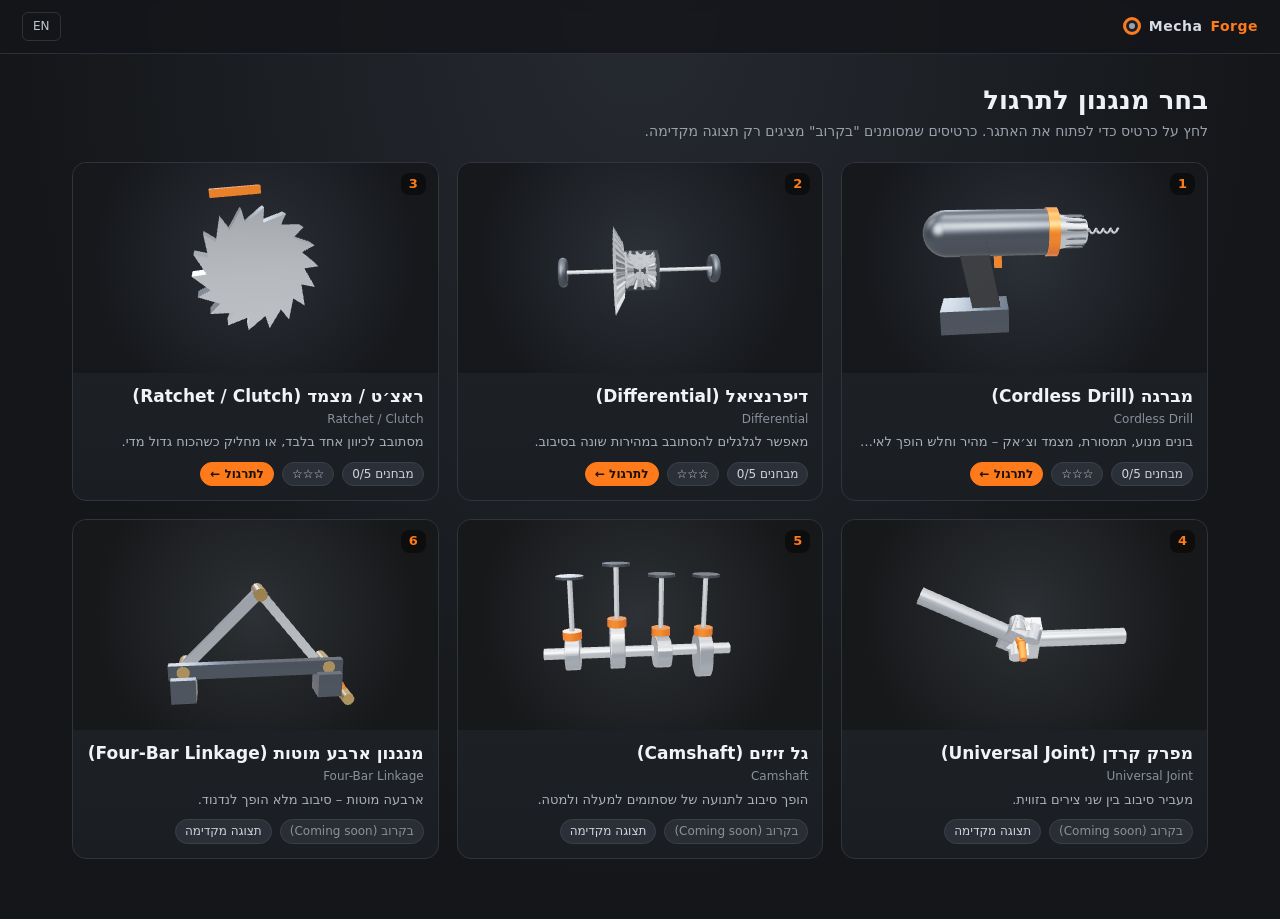
==== index.html @ cd3ea507 "Challenge 3: ratchet wrench + torque clutch; generic mech engine; challenge selector; glossary terms" ====
<!DOCTYPE html>
<html lang="he" dir="rtl">
<head>
<meta charset="utf-8">
<title>MechaForge – בית (Home)</title>
<meta name="viewport" content="width=device-width,initial-scale=1,viewport-fit=cover">
<meta name="theme-color" content="#1b1e23">
<link rel="stylesheet" href="style.css?v=17">
<link rel="stylesheet" href="home.css?v=17">
<script async src="./vendor/es-module-shims.js"></script>
<script type="importmap">{"imports":{"three":"./vendor/three/three.module.js","three/addons/":"./vendor/three/jsm/"}}</script>
</head>
<body class="homeb">
<canvas id="hc"></canvas>
<header id="htop"><div class="brand"><span class="logo"></span>Mecha<b>Forge</b></div><button id="hLang" class="tb">EN</button></header>
<main id="home"><h1 id="hT"></h1><p id="hS"></p><div id="grid"></div></main>
<script type="module" src="glossary.js?v=17"></script>
<script type="module" src="home.js?v=17"></script>
</body>
</html>
---- style.css ----
*{box-sizing:border-box;margin:0;padding:0;-webkit-tap-highlight-color:transparent}
html,body{width:100%;height:100%;overflow:hidden;background:#1b1e23;color:#d9dde3;font:14px/1.4 system-ui,-apple-system,"Segoe UI",Arial,sans-serif;user-select:none;-webkit-user-select:none;touch-action:none}
body{background:radial-gradient(ellipse at 50% 35%,#2b2f36 0%,#1b1e23 55%,#111316 100%)}
#c{position:fixed;inset:0;width:100%;height:100%;display:block}
button{font:inherit;color:inherit;cursor:pointer;border:0;background:none}
.glass{background:rgba(28,31,36,.72);backdrop-filter:blur(10px);-webkit-backdrop-filter:blur(10px);border:1px solid rgba(255,255,255,.08)}
#top{position:fixed;top:0;left:0;right:0;height:46px;display:flex;align-items:center;gap:14px;padding:0 12px;background:rgba(20,22,26,.78);backdrop-filter:blur(10px);-webkit-backdrop-filter:blur(10px);border-bottom:1px solid rgba(255,255,255,.07);z-index:5}
.brand{font-weight:600;letter-spacing:.5px;display:flex;align-items:center;gap:8px;direction:ltr}
.brand b,.logoBig b{color:#ff7a1a;font-weight:700}
.logo{width:18px;height:18px;border-radius:50%;border:3px solid #ff7a1a;box-shadow:inset 0 0 0 3px #1b1e23,inset 0 0 0 6px #9aa1aa}
#lvl{flex:1;color:#9aa1aa;font-size:13px;white-space:nowrap;overflow:hidden;text-overflow:ellipsis}
.tbtns{display:flex;gap:6px}
.tb{padding:5px 10px;border-radius:6px;border:1px solid rgba(255,255,255,.12);font-size:12px;color:#c3c8cf}
.tb.on{border-color:#ff7a1a;color:#ff7a1a}
#palette{position:fixed;top:58px;inset-inline-start:12px;width:216px;max-height:calc(100% - 150px);overflow:auto;padding:10px;border-radius:10px;z-index:4;background:rgba(28,31,36,.72);backdrop-filter:blur(10px);-webkit-backdrop-filter:blur(10px);border:1px solid rgba(255,255,255,.08)}
#palette h4{font-size:11px;letter-spacing:1px;text-transform:uppercase;color:#8a919b;margin-bottom:8px}
.pitem{display:flex;align-items:center;gap:9px;padding:7px;border-radius:8px;border:1px solid rgba(255,255,255,.06);margin-bottom:6px;background:rgba(255,255,255,.025);cursor:grab;touch-action:none}
.pitem:hover{border-color:rgba(255,122,26,.55)}
.pitem img{width:44px;height:44px;border-radius:6px;background:#15171a;flex:none}
.pitem .n{font-size:12.5px;font-weight:600;color:#e3e6ea}
.pitem .s{font-size:11px;color:#8a919b}
#hint{position:fixed;top:58px;left:50%;transform:translateX(-50%);padding:6px 14px;border-radius:20px;font-size:12.5px;color:#aeb4bc;background:rgba(28,31,36,.6);border:1px solid rgba(255,255,255,.06);z-index:3;pointer-events:none;white-space:nowrap}
#insp{position:fixed;top:58px;inset-inline-end:12px;width:230px;padding:12px;border-radius:10px;z-index:4;display:none;background:rgba(28,31,36,.78);backdrop-filter:blur(10px);-webkit-backdrop-filter:blur(10px);border:1px solid rgba(255,122,26,.35)}
#insp h5{font-size:14px;color:#fff;margin-bottom:6px}
#insp table{width:100%;font-size:12px;border-collapse:collapse}#insp td{padding:2px 0;color:#9aa1aa}#insp td:last-child{text-align:end;color:#e3e6ea;font-variant-numeric:tabular-nums}
#insp input[type=range]{width:100%;accent-color:#ff7a1a;margin-top:6px}
#insp .row{display:flex;gap:6px;margin-top:10px}
#dock{position:fixed;bottom:12px;left:50%;transform:translateX(-50%);display:flex;align-items:center;gap:14px;padding:8px 10px 8px 14px;border-radius:12px;z-index:4;background:rgba(24,26,30,.8);backdrop-filter:blur(10px);-webkit-backdrop-filter:blur(10px);border:1px solid rgba(255,255,255,.08)}
#stats{display:flex;gap:14px;font-size:12px;color:#8a919b;white-space:nowrap}#stats b{color:#e3e6ea;font-weight:600;font-variant-numeric:tabular-nums}
.dbtns{display:flex;gap:8px}
.primary{background:#ff7a1a;color:#141517;font-weight:700;padding:9px 18px;border-radius:8px}
.primary:disabled{background:#3a3e45;color:#777d86;cursor:default}
.ghost{border:1px solid rgba(255,255,255,.16);padding:8px 14px;border-radius:8px;color:#c9ced5}
.big{font-size:17px;padding:13px 40px}
#graphs{position:fixed;bottom:74px;inset-inline-end:12px;width:340px;height:236px;border-radius:10px;z-index:4;display:none;padding:6px;background:rgba(20,22,26,.82);backdrop-filter:blur(10px);-webkit-backdrop-filter:blur(10px);border:1px solid rgba(255,255,255,.08)}
#g{width:100%;height:100%}
#dragGhost{position:fixed;z-index:20;pointer-events:none;display:none;padding:6px 10px;border-radius:8px;background:rgba(30,33,38,.9);border:1px solid #ff7a1a;font-size:12px;transform:translate(-50%,-130%)}
#dragGhost.bad{border-color:#e5484d;color:#ffb3b5}#dragGhost.good{border-color:#3fb97a;color:#b7f0cf}
#toast{position:fixed;bottom:84px;left:50%;transform:translateX(-50%);padding:8px 16px;border-radius:8px;background:rgba(30,33,38,.92);border:1px solid rgba(255,255,255,.1);font-size:13px;z-index:30;opacity:0;transition:opacity .25s;pointer-events:none;max-width:90vw;text-align:center}
#toast.show{opacity:1}#toast.bad{border-color:#e5484d}
#labels{position:fixed;inset:0;pointer-events:none;z-index:2}
.lab{position:absolute;transform:translate(-50%,-100%);font-size:11.5px;color:#d9dde3;padding:3px 8px;border-radius:5px;background:rgba(20,22,26,.72);border:1px solid rgba(255,255,255,.1);white-space:nowrap;transition:opacity .4s}
.lab.acc{border-color:#ff7a1a;color:#fff}
.ov{position:fixed;inset:0;display:none;align-items:center;justify-content:center;z-index:40;background:rgba(10,11,13,.55);backdrop-filter:blur(3px);-webkit-backdrop-filter:blur(3px)}
.ov.show{display:flex}
.card{width:min(560px,92vw);max-height:88vh;overflow:auto;padding:24px;border-radius:14px;background:rgba(30,33,38,.9);border:1px solid rgba(255,255,255,.09);box-shadow:0 20px 60px rgba(0,0,0,.5)}
.hero{text-align:center;padding:40px 28px}
.logoBig{font-size:40px;font-weight:600;direction:ltr;display:flex;align-items:center;justify-content:center;gap:12px;letter-spacing:1px}.logoBig .logo{width:34px;height:34px;border-width:5px;box-shadow:inset 0 0 0 5px #1b1e23,inset 0 0 0 11px #9aa1aa}
.hero p{color:#9aa1aa;margin:12px 0 28px}
.row{display:flex;gap:8px;justify-content:center;margin-top:16px}
.card h2{font-size:20px;margin-bottom:4px}.card .sub{color:#8a919b;font-size:13px;margin-bottom:14px}
.spec{display:grid;grid-template-columns:1fr 1fr;gap:10px;margin:12px 0}
.spec div{padding:10px;border-radius:8px;background:rgba(255,255,255,.035);border:1px solid rgba(255,255,255,.06)}
.spec h6{font-size:11px;color:#ff7a1a;letter-spacing:.8px;text-transform:uppercase;margin-bottom:4px}
.spec p,.card li{font-size:13px;color:#c3c8cf}
.card ul{padding-inline-start:18px;margin:8px 0 14px}
.stars{font-size:38px;letter-spacing:6px;text-align:center;margin:8px 0}.stars i{font-style:normal;color:#3a3e45}.stars i.on{color:#ff7a1a}
.chk{list-style:none;padding:0!important}.chk li{padding:3px 0}.chk .ok{color:#3fb97a}.chk .no{color:#e5484d}
.ov2{position:fixed;left:0;right:0;bottom:0;z-index:35;display:none;flex-direction:column;align-items:center;gap:10px;padding:14px;pointer-events:none}
.ov2.show{display:flex}
#revCap{font-size:15px;padding:8px 16px;border-radius:8px;background:rgba(20,22,26,.75);border:1px solid rgba(255,255,255,.08);min-height:20px;text-align:center}
.rbtns{display:flex;gap:8px;pointer-events:auto}
@media (max-width:760px){
 #palette{top:auto;bottom:0;left:0;right:0;width:auto;max-height:none;border-radius:12px 12px 0 0;display:flex;align-items:center;gap:6px;overflow-x:auto;padding:8px;inset-inline-start:0}
 #palette h4{display:none}
 #palList{display:flex;gap:6px}
 .pitem{flex:none;flex-direction:column;gap:3px;width:84px;margin:0;padding:5px;text-align:center}
 .pitem img{width:40px;height:40px}.pitem .s{display:none}.pitem .n{font-size:10.5px;line-height:1.2}
 #dock{bottom:106px;gap:8px;padding:6px 8px;width:calc(100% - 16px);justify-content:space-between}
 #stats{gap:8px;font-size:11px}
 .primary{padding:8px 12px}.ghost{padding:7px 10px}
 #graphs{bottom:160px;left:8px;right:8px;width:auto;height:190px}
 #insp{top:auto;bottom:160px;inset-inline-end:8px;width:200px}
 #hint{top:52px;font-size:11px;white-space:normal;width:90%;text-align:center}
 #lvl{display:none}.brand{font-size:13px}
 .spec{grid-template-columns:1fr}
 .logoBig{font-size:30px}
}
/* tutorial */
#tut{position:fixed;bottom:86px;left:50%;transform:translateX(-50%);width:min(460px,92vw);padding:14px 16px;border-radius:12px;background:rgba(26,29,34,.9);backdrop-filter:blur(10px);border:1px solid rgba(255,122,26,.35);box-shadow:0 12px 40px rgba(0,0,0,.5);z-index:6;display:none}
#tut.show{display:block}
#tut h5{font-size:14.5px;color:#ff9a4a;margin:6px 0 4px}#tut p{font-size:13px;color:#c9ced5;margin-bottom:10px}#tut b{color:#fff}
#tut .row,#tiCard .row{display:flex;gap:8px;justify-content:flex-end;flex-wrap:wrap}
.tprog{display:flex;align-items:center;gap:5px}.tprog i{flex:1;height:4px;border-radius:2px;background:#3a3e45}.tprog i.done{background:#3fb97a}.tprog i.cur{background:#ff7a1a}.tprog span{font-size:11px;color:#8a919b;margin-inline-start:6px}
.tutHi{position:relative;border-color:#ff7a1a!important;animation:tglow 1.2s ease-in-out infinite}
@keyframes tglow{0%,100%{box-shadow:0 0 0 0 rgba(255,122,26,.0)}50%{box-shadow:0 0 0 4px rgba(255,122,26,.45),0 0 18px rgba(255,122,26,.5)}}
#tptr{position:fixed;width:22px;height:22px;margin:-11px 0 0 -11px;border-radius:50%;border:2px solid #ff7a1a;background:rgba(255,122,26,.25);box-shadow:0 0 14px rgba(255,122,26,.8);pointer-events:none;z-index:7;display:none}
.tdots{display:flex;gap:6px;margin-bottom:10px}.tdots i{width:26px;height:4px;border-radius:2px;background:#3a3e45}.tdots i.on{background:#ff7a1a}
.tib p{font-size:13.5px;color:#c3c8cf;margin-bottom:10px}
.tflow{display:flex;align-items:center;justify-content:center;gap:8px;margin:14px 0;direction:inherit}.tflow span{padding:6px 12px;border-radius:8px;background:#2a2e35;border:1px solid rgba(255,255,255,.1);font-size:12.5px}.tflow i{color:#ff7a1a;font-style:normal}
[dir=rtl] .tflow i{transform:scaleX(-1)}
.tctl{width:100%;border-collapse:collapse;margin-bottom:12px}.tctl td{padding:7px 6px;border-bottom:1px solid rgba(255,255,255,.06);font-size:13px}.tctl td:first-child{color:#e3e6ea;white-space:nowrap}.tctl td:last-child{color:#9aa1aa}
.tparts li{margin-bottom:7px}
@media (max-width:760px){#tut{bottom:auto;top:96px;padding:10px 12px}#tut p{font-size:12px}}
/* academy side panel */
#side{position:fixed;top:58px;bottom:12px;inset-inline-end:12px;width:380px;display:none;flex-direction:column;border-radius:12px;z-index:6;background:rgba(24,27,32,.9);backdrop-filter:blur(12px);-webkit-backdrop-filter:blur(12px);border:1px solid rgba(255,255,255,.09);box-shadow:0 14px 44px rgba(0,0,0,.45)}
#side.show{display:flex}#side.wide{width:480px}
#side.min{bottom:auto;width:220px}#side.min #sideB{display:none}
#side .sh{display:flex;align-items:center;gap:6px;padding:10px 14px;border-bottom:1px solid rgba(255,255,255,.07);font-size:13px;color:#ff9a4a;font-weight:600}
#side .sh .sp{flex:1}#side .sh button{width:28px;height:26px;border-radius:6px;border:1px solid rgba(255,255,255,.12);color:#c3c8cf}
#sideB{overflow:auto;padding:14px 16px 16px;font-size:15px;line-height:1.55;color:#d0d4da}
#sideB h3{font-size:19px;color:#fff;margin:8px 0 6px}#sideB h4{font-size:17px;color:#fff;margin-bottom:6px}#sideB h4 small{font-size:12.5px;color:#8a919b;font-weight:400;margin-inline-start:6px}
#sideB h6{font-size:12px;letter-spacing:.8px;color:#ff9a4a;margin:14px 0 4px;text-transform:uppercase}
#sideB p{margin-bottom:8px}#sideB .lead{font-size:15.5px;color:#e3e6ea}#sideB b{color:#fff}
#sideB .row{display:flex;gap:8px;justify-content:flex-end;flex-wrap:wrap;margin-top:14px}
#sideB .todo{padding:10px 12px;border-radius:8px;background:rgba(255,122,26,.1);border:1px solid rgba(255,122,26,.35);margin:10px 0}
#sideB .note{font-size:13.5px;color:#9aa1aa}
.okb,.nob{padding:8px 12px;border-radius:8px;font-weight:600;margin:8px 0}.okb{background:rgba(63,185,122,.14);color:#6fdca2;border:1px solid rgba(63,185,122,.35)}.nob{background:rgba(229,72,77,.12);color:#ff8a8d;border:1px solid rgba(229,72,77,.35)}.okb.big{font-size:17px}
.dg{margin:10px 0;padding:10px;border-radius:10px;background:#15171b;border:1px solid rgba(255,255,255,.06)}
.dg svg{width:100%;height:auto;display:block}.dg text{fill:#aeb4bc;font-size:10px;font-family:system-ui}.dg .dk{fill:#141517;font-weight:700}
.dg .ax{stroke:#5a6069;stroke-width:1.5}.dg .cv{stroke:#ff7a1a;stroke-width:2.5}.dg .pt{fill:#ff7a1a}
.dg .ring{fill:none;stroke:#6b7280;stroke-width:10}.dg .ring2{fill:none;stroke:#3b3f45;stroke-width:3;stroke-dasharray:3 3}.dg .sun{fill:#ff7a1a}.dg .pl{fill:#a9afb7;stroke:#2a2d32;stroke-width:2}.dg .car{stroke:#ff9a4a;stroke-width:4;opacity:.6}
.dg .pl2{fill:#7d838b}.dg .ball{fill:#c4c9cf;stroke:#555;stroke-width:1}.dg .spr{fill:none;stroke:#ff9a4a;stroke-width:2.5}
.fx{font-family:ui-monospace,Consolas,monospace;font-size:13.5px;color:#c9ced5;direction:ltr;text-align:center;margin-top:6px}
.mt{width:100%;border-collapse:collapse;font-size:13.5px}.mt th{font-size:11.5px;color:#8a919b;font-weight:500;text-align:start;padding:4px}.mt td{padding:5px 4px;border-top:1px solid rgba(255,255,255,.06);font-variant-numeric:tabular-nums}.mt td.op{color:#ff9a4a;font-size:12px;direction:ltr}
.mtot{display:flex;flex-wrap:wrap;gap:6px;margin-top:8px}.mtot span{padding:3px 9px;border-radius:12px;background:#2a2e35;font-size:13px}.mtot .ok{color:#6fdca2}.mtot .no{color:#ff8a8d}
.quiz .qq{font-size:16px;color:#fff;margin:8px 0 10px}.qo{display:block;width:100%;text-align:start;padding:10px 12px;margin-bottom:7px;border-radius:8px;border:1px solid rgba(255,255,255,.14);font-size:15px;background:rgba(255,255,255,.03)}
.qo:hover:not(:disabled){border-color:#ff7a1a}.qo.right{border-color:#3fb97a;background:rgba(63,185,122,.15)}.qo.wrong{border-color:#e5484d;background:rgba(229,72,77,.12);opacity:.7}
.qfb .ok{color:#6fdca2}.qfb .no{color:#ff8a8d}
.gl{list-style:none;padding:0}.gl li{display:flex;gap:8px;margin-bottom:6px;font-size:14px}.gl i{flex:none;width:20px;height:20px;border-radius:50%;background:#ff7a1a;color:#141517;font-style:normal;font-weight:700;font-size:12px;display:flex;align-items:center;justify-content:center}
.chk2{list-style:none;padding:0}.chk2 li{margin-bottom:4px;font-size:14px}.chk2 .ok{color:#6fdca2}.chk2 .no{color:#ff8a8d}
.spec2{display:grid;grid-template-columns:auto 1fr;gap:4px 10px;padding:10px;border-radius:8px;background:#1d2025;font-size:14px;margin:10px 0}.spec2 div{color:#8a919b}
.tstat{display:flex;flex-wrap:wrap;gap:8px;margin-top:10px}.tstat span{padding:5px 11px;border-radius:8px;background:#2a2e35;font-size:14px}.tstat.c{justify-content:center}
.tprog{display:flex;align-items:center;gap:5px}.tprog i{flex:1;height:4px;border-radius:2px;background:#3a3e45}.tprog i.done{background:#3fb97a}.tprog i.cur{background:#ff7a1a}.tprog span{font-size:12px;color:#8a919b;margin-inline-start:6px}
.lab.io{border-color:#ff7a1a;font-size:13px;color:#fff;opacity:0}
body.sideOn #insp{inset-inline-end:404px}body.sideOn #graphs{inset-inline-end:404px}body.testOn #hint{display:none}
.card.wide{width:min(820px,94vw)}.mgrid{display:grid;grid-template-columns:repeat(3,1fr);gap:12px;margin:14px 0}
.mcard{display:flex;flex-direction:column;gap:6px;text-align:start;padding:16px;border-radius:12px;border:1px solid rgba(255,255,255,.1);background:rgba(255,255,255,.03)}.mcard:hover{border-color:#ff7a1a}.mcard.rec{border-color:rgba(255,122,26,.6);box-shadow:0 0 0 1px rgba(255,122,26,.25)}
.mcard .mi{font-size:26px}.mcard b{font-size:18px;color:#fff}.mcard .mp{font-size:13.5px;color:#aeb4bc}.mcard .ms{font-size:12.5px;color:#6fdca2;min-height:16px}
#mCard .row,#scCard .row,#tiCard .row{display:flex;gap:8px;justify-content:flex-end;flex-wrap:wrap}
.scbig{text-align:center;margin:6px 0}.scbig b{font-size:54px;color:#ff7a1a}.scbig span{color:#8a919b}
.badge{margin:12px auto;padding:10px 14px;border-radius:10px;text-align:center;background:linear-gradient(90deg,rgba(255,122,26,.18),rgba(255,180,80,.12));border:1px solid rgba(255,122,26,.5);color:#ffcf9a;font-weight:600}
.fb{list-style:none;padding:0}.fb li{font-size:14px;margin-bottom:6px;color:#c9ced5}
@media (max-width:760px){#side{top:auto;bottom:160px;left:8px;right:8px;width:auto;max-height:42vh}.mgrid{grid-template-columns:1fr}}
.why2{background:rgba(255,122,26,.08);border:1px solid rgba(255,122,26,.35);border-radius:8px;padding:10px 12px;line-height:1.6;margin:4px 0}
.why2 b:first-child{color:#ff9a4a;font-size:15px}
#bFaq{background:#2d3a4a;color:#e6eef8;border-color:#5b7fa8;font-weight:700;font-size:13px;padding:6px 14px}
#faq{position:fixed;top:56px;bottom:12px;inset-inline-end:12px;width:440px;max-width:calc(100vw - 24px);z-index:61;display:none;flex-direction:column;background:linear-gradient(#24282e,#16191d);border:1px solid rgba(255,255,255,.14);border-radius:12px;box-shadow:0 12px 40px rgba(0,0,0,.6);color:#d6dae0;font-size:14px}
#faq.show{display:flex}
#faq .ch{display:flex;align-items:center;gap:8px;padding:10px 12px;border-bottom:1px solid rgba(255,255,255,.1)}
#faq .ch b{flex:1;color:#8fb8e8}
#faq button{background:#2e333a;color:#d6dae0;border:1px solid rgba(255,255,255,.15);border-radius:6px;padding:6px 10px;cursor:pointer;font:inherit;font-size:13px}
#faq input{margin:10px 12px 4px;background:#0f1114;color:#e6e9ee;border:1px solid rgba(255,255,255,.18);border-radius:6px;padding:8px;font:inherit}
#faqList{flex:1;overflow:auto;padding:6px 12px 12px}
#faq h5{margin:14px 0 6px;color:#ff9a4a;font-size:13px;letter-spacing:.3px}
#faq details{background:#1d2126;border:1px solid rgba(255,255,255,.08);border-radius:8px;margin:5px 0;padding:8px 10px}
#faq summary{cursor:pointer;font-weight:600;color:#e6e9ee}
#faq details p{margin:8px 0 2px;line-height:1.55;color:#c3c8cf}
#faq .cnt{color:#8f98a3;font-size:12px;padding:0 12px}
#bTheory{background:#2f3a2a;color:#e8f2e0;border-color:#7aa05b;font-weight:700;font-size:13px;padding:6px 14px}
#theory{position:fixed;top:56px;bottom:12px;inset-inline-end:12px;width:500px;max-width:calc(100vw - 24px);z-index:62;display:none;flex-direction:column;background:linear-gradient(#24282e,#16191d);border:1px solid rgba(255,255,255,.14);border-radius:12px;box-shadow:0 12px 40px rgba(0,0,0,.6);color:#d6dae0;font-size:14px}
#theory.show{display:flex}
#theory .ch{display:flex;align-items:center;padding:10px 12px;border-bottom:1px solid rgba(255,255,255,.1)}#theory .ch b{flex:1;color:#a8d08a}
#theory button{background:#2e333a;color:#d6dae0;border:1px solid rgba(255,255,255,.15);border-radius:6px;padding:6px 10px;cursor:pointer;font:inherit;font-size:13px}
#theory button.pr,#theory .tabs button.on{background:#e0650c;color:#fff;border-color:#ff9a4a}
#theory .tabs{display:flex;gap:6px;padding:8px 12px}
#tBody{flex:1;overflow:auto;padding:4px 12px 12px}
#theory details{background:#1d2126;border:1px solid rgba(255,255,255,.08);border-radius:8px;margin:5px 0;padding:8px 10px}
#theory summary{cursor:pointer;font-weight:600;color:#e6e9ee}#theory details p{line-height:1.6;color:#c3c8cf}
#theory .note{color:#8f98a3;font-size:12px}
#theory .qz{background:#1d2126;border-radius:8px;padding:8px 10px;margin:6px 0}#theory .qq{font-weight:600;margin-bottom:4px}
#theory .qz label{display:block;padding:2px 0;cursor:pointer}
#theory .num{background:#0f1114;color:#fff;border:1px solid rgba(255,255,255,.2);border-radius:6px;padding:5px;width:120px}
#theory .fb.ok{color:#7bd88f}#theory .fb.bad{color:#ff8a8a}
.chsel{display:flex;gap:4px;margin-inline-start:12px}
.chsel a{padding:6px 12px;border-radius:7px;border:1px solid rgba(255,255,255,.14);color:#c3c8cf;text-decoration:none;font-size:13px;font-weight:600;white-space:nowrap;background:#23272d}
.chsel a.on{background:#ff7a1a;color:#141517;border-color:#ff9a4a}
.chsel a:hover:not(.on){border-color:#ff7a1a}
@media (max-width:1400px){#lvl{display:none}}
@media (max-width:760px){.chsel a{padding:4px 6px;font-size:11px}}
.gterm{color:#ffb070;border-bottom:1px dotted #ff9a4a;cursor:pointer}
.gterm:hover{color:#fff;border-bottom-style:solid}
#gpop{position:fixed;left:50%;top:50%;transform:translate(-50%,-50%);width:min(460px,94vw);z-index:200;display:none;flex-direction:column;background:linear-gradient(#24282e,#16191d);border:1px solid rgba(255,154,74,.45);border-radius:12px;box-shadow:0 20px 60px rgba(0,0,0,.7);color:#d6dae0}
#gpop.show{display:flex}
#gpop .gh{display:flex;align-items:center;padding:10px 12px}#gpop .gh b{flex:1;color:#ff9a4a;font-size:16px}
#gpop .gh button{background:#2e333a;color:#d6dae0;border:1px solid rgba(255,255,255,.15);border-radius:6px;padding:4px 10px;cursor:pointer}
#gC{width:100%;height:300px;display:block;cursor:grab}
#gP{padding:10px 14px 4px;font-size:15px;line-height:1.55;margin:0}
#gpop .gn{padding:0 14px 10px;font-size:11.5px;color:#7f8892}
#toast.act{pointer-events:auto}
#toast .twhy{margin-inline-start:10px;padding:4px 10px;border-radius:6px;background:#ff7a1a;color:#141517;font-weight:700;border:0;cursor:pointer}
.pitem .pwhy{flex:none;width:24px;height:24px;border-radius:50%;border:1px solid rgba(255,154,74,.6);color:#ff9a4a;font-weight:700;font-size:13px;cursor:pointer;background:rgba(255,122,26,.08)}
.pitem .pwhy:hover{background:#ff7a1a;color:#141517}
#gP h6{margin:8px 0 2px;color:#ff9a4a;font-size:12px;letter-spacing:.5px}
#gpop.part #gC{height:240px}
.gen{color:#9aa3ad;font-size:.9em}
.uprog{background:rgba(255,255,255,.04);border:1px solid rgba(255,255,255,.08);border-radius:10px;padding:10px 12px;margin-bottom:10px}
.uprog .ut{font-weight:700;margin-bottom:6px}.ubar{height:8px;border-radius:4px;background:rgba(255,255,255,.08);overflow:hidden}.ubar i{display:block;height:100%;background:linear-gradient(90deg,#ff7a1a,#ffb070)}
.ubadges{display:flex;gap:8px;margin-top:8px;font-size:20px}.ubadges span{opacity:.45}.ubadges span.got{opacity:1}
.ucard{display:flex;justify-content:space-between;align-items:center;gap:10px;width:100%;text-align:start;margin:6px 0;padding:12px 14px;border-radius:10px;border:1px solid rgba(255,154,74,.35);background:rgba(255,122,26,.06);color:inherit;font:inherit;cursor:pointer}
.ucard:hover{background:rgba(255,122,26,.15)}.ucard.lock{opacity:.45;cursor:not-allowed;border-color:rgba(255,255,255,.1)}.ucard span{font-size:12px;color:#c9ced6}
.uback{background:none;border:0;color:#ff9a4a;cursor:pointer;font:inherit;padding:4px 0}
.ubig{display:block;width:100%;margin-top:12px;padding:12px;font-size:15px}
.pitem .n .en2{display:block;font-size:10.5px;font-weight:500;color:#9aa3ad;direction:ltr;text-align:start}
/* challenge 2 */
.c2 .pitem{cursor:pointer}.c2 .pitem .dot{width:12px;height:12px;border-radius:50%;background:#3fb27f;flex:none}.c2 .pitem .dot.bad{background:#e5484d}
.c2 .pitem.done{opacity:.5}.c2 .pitem.tutHi{border-color:#ff7a1a;box-shadow:0 0 0 2px rgba(255,122,26,.35)}
#modeTip{position:fixed;top:54px;left:50%;transform:translateX(-50%);font-size:12px;color:#9aa3ad;z-index:3}
#learnCard{position:fixed;top:80px;inset-inline-end:12px;width:300px;padding:12px 14px;border-radius:10px;background:rgba(28,31,36,.85);border:1px solid rgba(255,154,74,.4);z-index:4;display:none;font-size:13px;line-height:1.55}
#learnCard.show{display:block}#learnCard .lh{color:#ff9a4a;font-weight:700;margin-bottom:6px}.ghost.sm{padding:5px 10px;font-size:12px;margin-top:8px}
#scnLbl{position:fixed;bottom:84px;left:50%;transform:translateX(-50%);font-size:14px;color:#e3e6ea;z-index:3;text-align:center;max-width:80vw;text-shadow:0 1px 3px #000}
.c2 #dock{flex-wrap:wrap;justify-content:center;max-width:96vw}.c2 #stats span{margin-inline-end:12px;font-size:12px;color:#9aa3ad}.c2 #stats b{color:#e3e6ea}
#ratio{background:#22252a;color:#e3e6ea;border:1px solid rgba(255,255,255,.15);border-radius:6px;padding:6px}
.lsdc{font-size:12px;color:#c9ced5;display:flex;gap:5px;align-items:center}.sbtns{display:flex;gap:4px}
.cks{list-style:none;padding:0!important}.cks li{margin:4px 0}.cks li.ok{color:#3fb27f}.cks li.bad{color:#e5484d}.badge2{color:#ffb070;font-weight:700}
.card .row{display:flex;gap:8px;flex-wrap:wrap;margin-top:12px}
.qa{display:flex;gap:10px;align-items:flex-start}.qa p{flex:1;margin:0}
img.qthumb{width:96px;height:72px;border-radius:8px;border:1px solid rgba(255,154,74,.35);background:#16181c;cursor:zoom-in;flex:none;text-decoration:none}
#palette{overflow-x:hidden}
.psplit{position:absolute;top:0;bottom:0;inset-inline-end:0;width:8px;cursor:ew-resize;z-index:5;background:linear-gradient(90deg,transparent 3px,rgba(255,154,74,.25) 3px,rgba(255,154,74,.25) 5px,transparent 5px);opacity:.5}
.psplit:hover{opacity:1}
.pitem .n{font-size:12px;line-height:1.25;white-space:nowrap;overflow:hidden;text-overflow:ellipsis;min-width:0}
.pitem .n .en2{display:block}
.pitem .n .en2{font-size:10px;color:#8a919b;font-weight:500;margin-top:1px;white-space:nowrap;overflow:hidden;text-overflow:ellipsis}
.pitem .s{font-size:10.5px}
.chsel select{background:#ff7a1a;color:#141517;border:1px solid #ff9a4a;border-radius:7px;padding:6px 8px;font-weight:700;font-size:13px;max-width:240px}
.chsel select option{background:#22252a;color:#e3e6ea}
#live{position:fixed;top:120px;inset-inline-end:12px;z-index:6;background:rgba(28,31,36,.92);border:1px solid #333a42;border-radius:10px;padding:8px 12px;min-width:170px;font-size:12px;color:#c9ced5}#live:empty{display:none}
body.mech #live{inset-inline-end:auto;inset-inline-start:calc(var(--palw,216px) + 24px)}
.lbar{height:8px;background:#2a2e35;border-radius:4px;margin:5px 0;overflow:hidden}.lbar i{display:block;height:100%;background:#ff7a1a;transition:width .1s}
---- home.css ----
html:has(body.homeb){overflow:auto;height:auto;touch-action:auto}
body.homeb{touch-action:auto}
body.homeb{overflow:auto;height:auto;min-height:100vh;background:radial-gradient(ellipse at top,#262a31,#141619 70%)}
#hc{position:fixed;inset:0;width:100vw;height:100vh;pointer-events:none;z-index:2}
#htop{position:sticky;top:0;display:flex;justify-content:space-between;align-items:center;padding:12px 22px;background:rgba(20,22,26,.85);backdrop-filter:blur(6px);z-index:3;border-bottom:1px solid #2a2e35}
#home{max-width:1180px;margin:0 auto;padding:22px 22px 60px}
#home h1{font-size:26px;margin:6px 0 4px;color:#eef1f5}#home>p{color:#9aa1ab;margin:0 0 20px}
#grid{display:grid;grid-template-columns:repeat(auto-fill,minmax(300px,1fr));gap:18px}
.hcard{position:relative;background:linear-gradient(180deg,#22262c,#1a1d21);border:1px solid #30353d;border-radius:14px;overflow:hidden;cursor:pointer;transition:transform .15s,border-color .15s;text-align:start;color:inherit;font:inherit;padding:0}
.hcard:hover{transform:translateY(-3px);border-color:#ff7a1a}
.hcard .view{height:210px;background:radial-gradient(circle at 50% 45%,#2c3138,#16181c 75%)}
.hcard .bd{padding:12px 14px 14px}
.hcard .nm{font-size:17px;font-weight:700;color:#f1f3f6}.hcard .nm small{display:block;font-size:12px;color:#8a919b;font-weight:500;margin-top:2px}
.hcard .ds{font-size:13px;color:#aab1ba;margin:6px 0 10px;white-space:nowrap;overflow:hidden;text-overflow:ellipsis}
.hcard .ft{display:flex;gap:8px;flex-wrap:wrap;align-items:center}
.chip{font-size:12px;padding:3px 9px;border-radius:999px;background:#2b3038;color:#cfd5dc;border:1px solid #3a4049}
.chip.go{background:#ff7a1a;color:#1a1208;border-color:#ff7a1a;font-weight:700}
.chip.soon{background:#2a2d33;color:#8a919b}
.hcard .num{position:absolute;top:10px;inset-inline-start:12px;font-weight:800;color:#ff7a1a;font-size:13px;background:rgba(0,0,0,.45);padding:2px 8px;border-radius:8px;z-index:1}
.hcard.soon .view{filter:saturate(.6)}
#gpop{z-index:50}
.chsel a.home{font-weight:700}
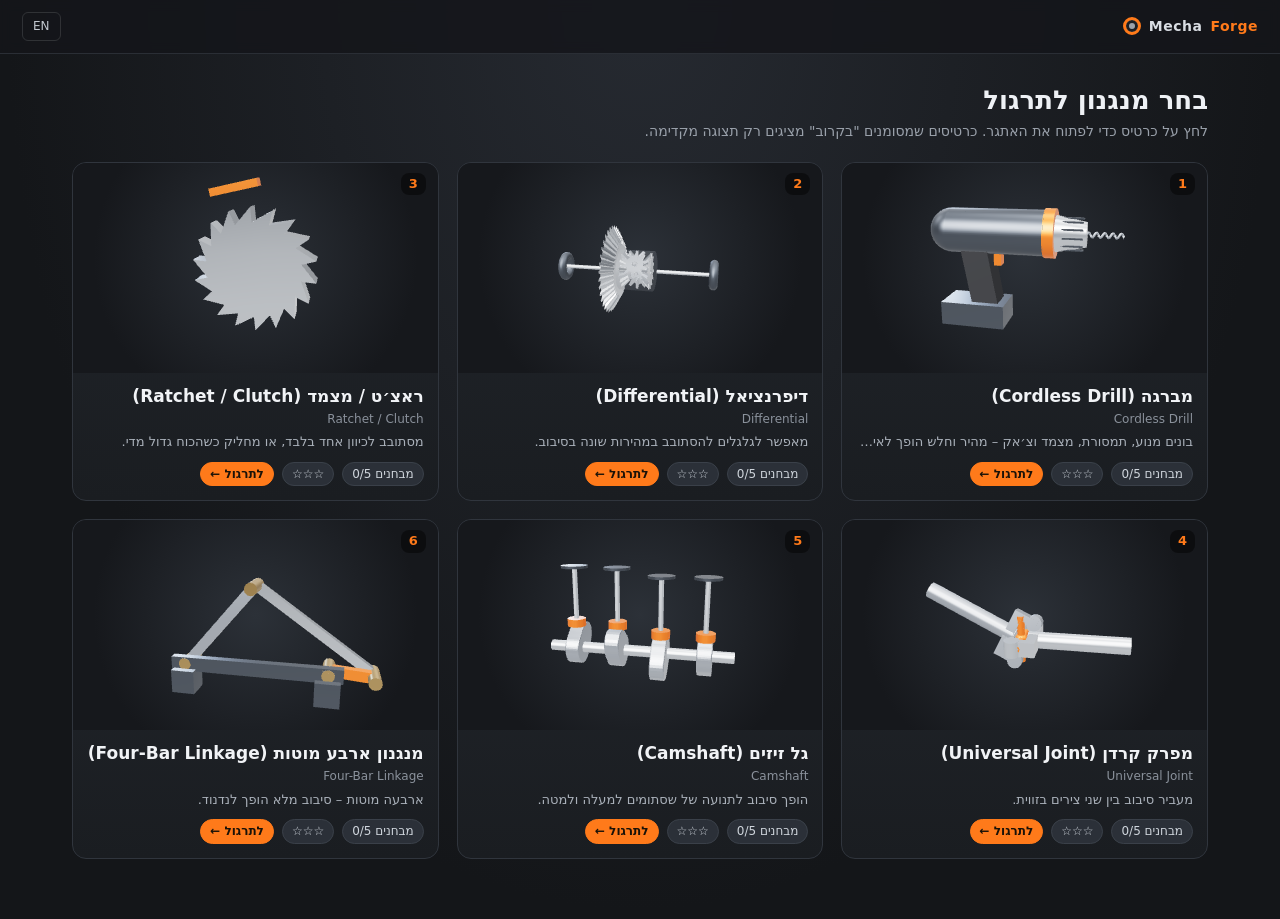
==== commit 956f5748: "Challenge 6: four-bar wiper linkage with Grashof check; glossary fix" ====
--- a/index.html
+++ b/index.html
@@ -14,7 +14,7 @@
 <canvas id="hc"></canvas>
 <header id="htop"><div class="brand"><span class="logo"></span>Mecha<b>Forge</b></div><button id="hLang" class="tb">EN</button></header>
 <main id="home"><h1 id="hT"></h1><p id="hS"></p><div id="grid"></div></main>
-<script type="module" src="glossary.js?v=17"></script>
+<script type="module" src="glossary.js?v=18"></script>
 <script type="module" src="home.js?v=17"></script>
 </body>
 </html>
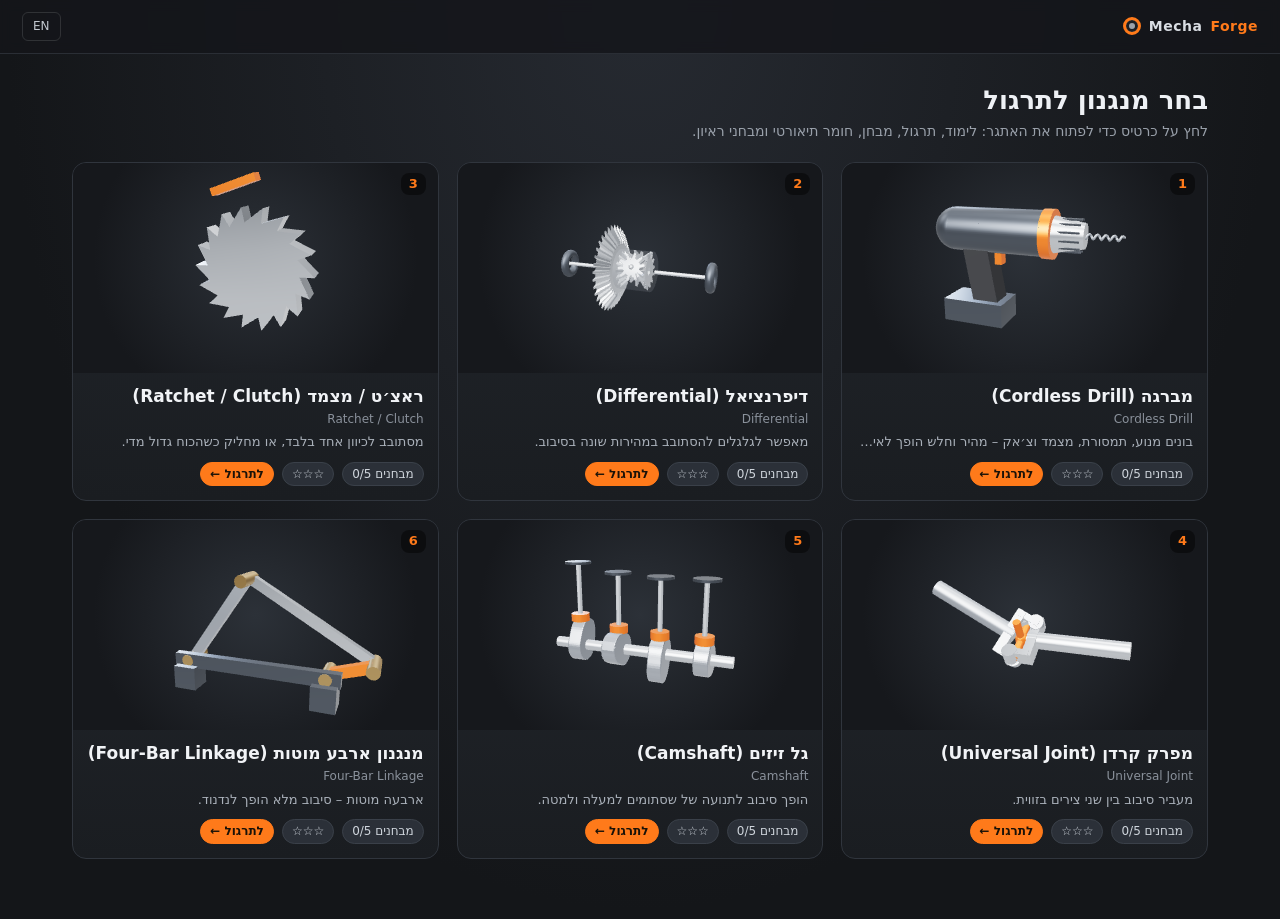
==== commit f304f239: "Home: all 6 challenges live; cache bust" ====
--- a/index.html
+++ b/index.html
@@ -15,6 +15,6 @@
 <header id="htop"><div class="brand"><span class="logo"></span>Mecha<b>Forge</b></div><button id="hLang" class="tb">EN</button></header>
 <main id="home"><h1 id="hT"></h1><p id="hS"></p><div id="grid"></div></main>
 <script type="module" src="glossary.js?v=18"></script>
-<script type="module" src="home.js?v=17"></script>
+<script type="module" src="home.js?v=18"></script>
 </body>
 </html>
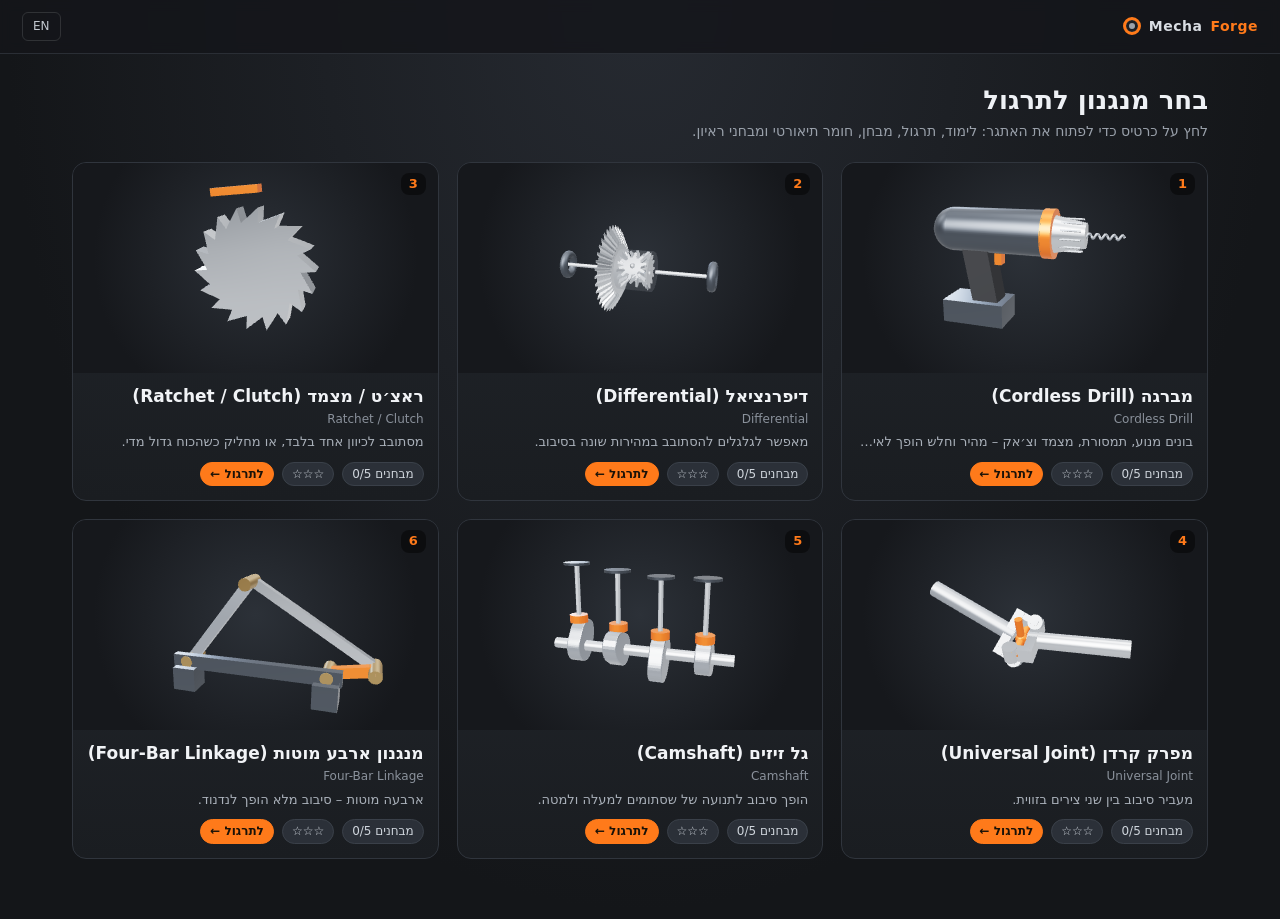
==== commit 13ecadea: "Home: never lose cards on bad saved progress or WebGL failure; no horizontal overflow; cache-bust v1" ====
--- a/index.html
+++ b/index.html
@@ -5,8 +5,8 @@
 <title>MechaForge – בית (Home)</title>
 <meta name="viewport" content="width=device-width,initial-scale=1,viewport-fit=cover">
 <meta name="theme-color" content="#1b1e23">
-<link rel="stylesheet" href="style.css?v=17">
-<link rel="stylesheet" href="home.css?v=17">
+<link rel="stylesheet" href="style.css?v=19">
+<link rel="stylesheet" href="home.css?v=19">
 <script async src="./vendor/es-module-shims.js"></script>
 <script type="importmap">{"imports":{"three":"./vendor/three/three.module.js","three/addons/":"./vendor/three/jsm/"}}</script>
 </head>
@@ -14,7 +14,7 @@
 <canvas id="hc"></canvas>
 <header id="htop"><div class="brand"><span class="logo"></span>Mecha<b>Forge</b></div><button id="hLang" class="tb">EN</button></header>
 <main id="home"><h1 id="hT"></h1><p id="hS"></p><div id="grid"></div></main>
-<script type="module" src="glossary.js?v=18"></script>
-<script type="module" src="home.js?v=18"></script>
+<script type="module" src="glossary.js?v=19"></script>
+<script type="module" src="home.js?v=19"></script>
 </body>
 </html>
--- a/home.css
+++ b/home.css
@@ -1,7 +1,7 @@
 html:has(body.homeb){overflow:auto;height:auto;touch-action:auto}
 body.homeb{touch-action:auto}
 body.homeb{overflow:auto;height:auto;min-height:100vh;background:radial-gradient(ellipse at top,#262a31,#141619 70%)}
-#hc{position:fixed;inset:0;width:100vw;height:100vh;pointer-events:none;z-index:2}
+#hc{position:fixed;top:0;left:0;width:100%;height:100%;max-width:100%;pointer-events:none;z-index:2}
 #htop{position:sticky;top:0;display:flex;justify-content:space-between;align-items:center;padding:12px 22px;background:rgba(20,22,26,.85);backdrop-filter:blur(6px);z-index:3;border-bottom:1px solid #2a2e35}
 #home{max-width:1180px;margin:0 auto;padding:22px 22px 60px}
 #home h1{font-size:26px;margin:6px 0 4px;color:#eef1f5}#home>p{color:#9aa1ab;margin:0 0 20px}
@@ -20,3 +20,7 @@
 .hcard.soon .view{filter:saturate(.6)}
 #gpop{z-index:50}
 .chsel a.home{font-weight:700}
+
+html:has(body.homeb),body.homeb{overflow-x:hidden;max-width:100%}
+#htop{box-sizing:border-box;width:100%}
+body.no3d #hc{display:none}
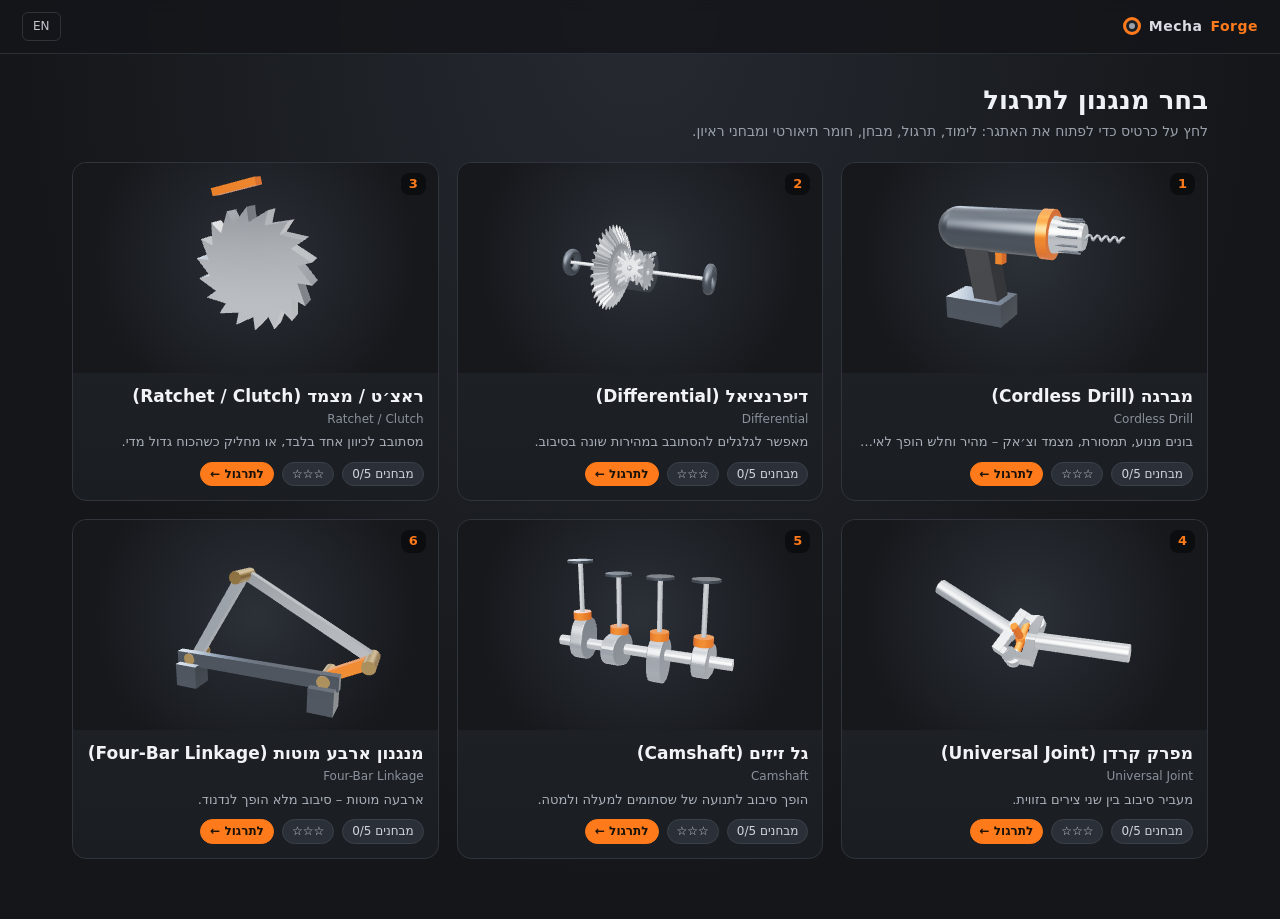
==== commit 0e1b3c22: "Glossary: whole-word matching, no verb/nested/out-of-context links" ====
--- a/index.html
+++ b/index.html
@@ -14,7 +14,7 @@
 <canvas id="hc"></canvas>
 <header id="htop"><div class="brand"><span class="logo"></span>Mecha<b>Forge</b></div><button id="hLang" class="tb">EN</button></header>
 <main id="home"><h1 id="hT"></h1><p id="hS"></p><div id="grid"></div></main>
-<script type="module" src="glossary.js?v=19"></script>
+<script type="module" src="glossary.js?v=20"></script>
 <script type="module" src="home.js?v=19"></script>
 </body>
 </html>
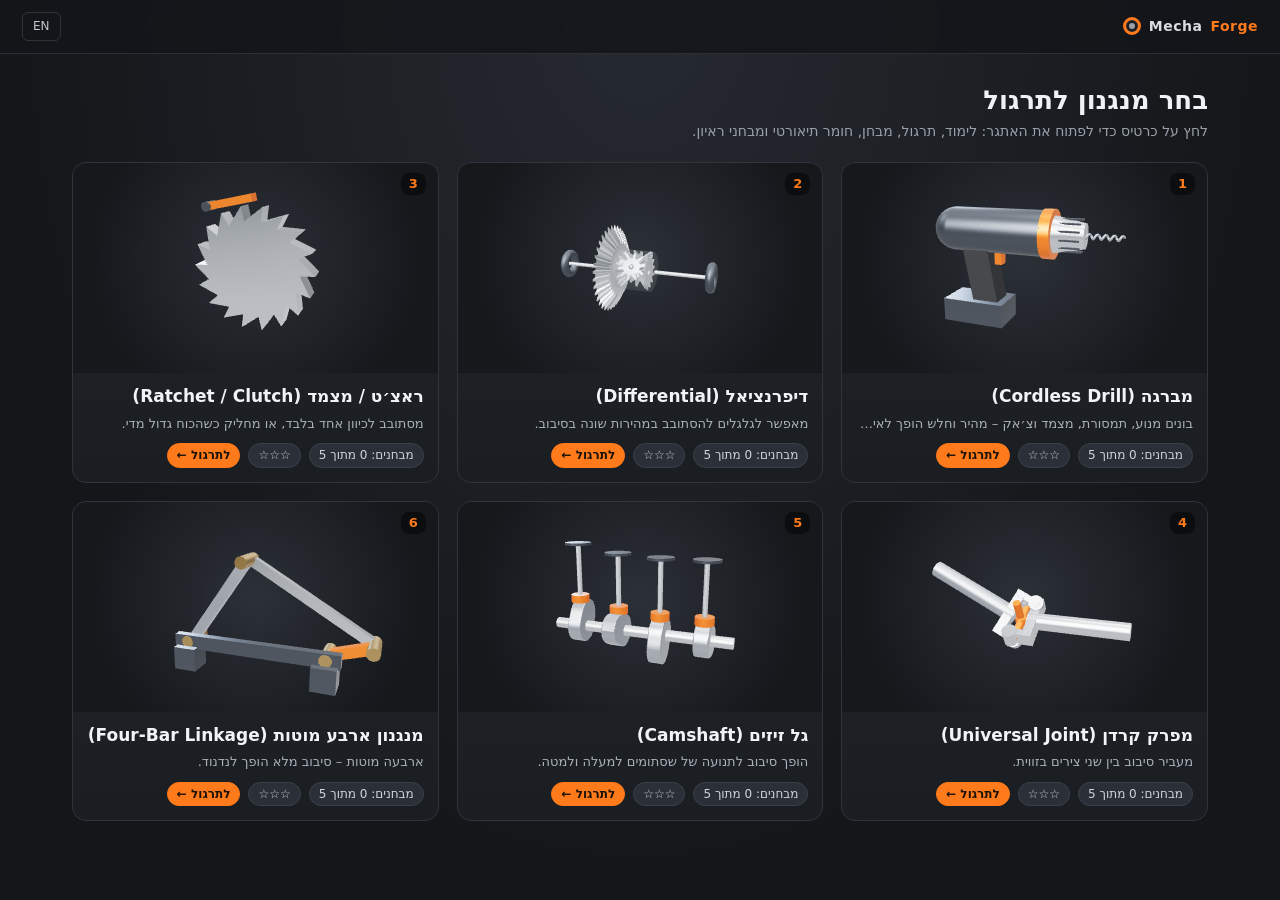
==== commit 377d89a3: "QC fixes: responsive toolbar, per-item reading visuals, quiz balance, term models, glossary titles, " ====
--- a/index.html
+++ b/index.html
@@ -5,8 +5,8 @@
 <title>MechaForge – בית (Home)</title>
 <meta name="viewport" content="width=device-width,initial-scale=1,viewport-fit=cover">
 <meta name="theme-color" content="#1b1e23">
-<link rel="stylesheet" href="style.css?v=19">
-<link rel="stylesheet" href="home.css?v=19">
+<link rel="stylesheet" href="style.css?v=21">
+<link rel="stylesheet" href="home.css?v=21">
 <script async src="./vendor/es-module-shims.js"></script>
 <script type="importmap">{"imports":{"three":"./vendor/three/three.module.js","three/addons/":"./vendor/three/jsm/"}}</script>
 </head>
@@ -14,7 +14,7 @@
 <canvas id="hc"></canvas>
 <header id="htop"><div class="brand"><span class="logo"></span>Mecha<b>Forge</b></div><button id="hLang" class="tb">EN</button></header>
 <main id="home"><h1 id="hT"></h1><p id="hS"></p><div id="grid"></div></main>
-<script type="module" src="glossary.js?v=20"></script>
-<script type="module" src="home.js?v=19"></script>
+<script type="module" src="glossary.js?v=21"></script>
+<script type="module" src="home.js?v=21"></script>
 </body>
 </html>
--- a/style.css
+++ b/style.css
@@ -218,3 +218,15 @@
 #live{position:fixed;top:120px;inset-inline-end:12px;z-index:6;background:rgba(28,31,36,.92);border:1px solid #333a42;border-radius:10px;padding:8px 12px;min-width:170px;font-size:12px;color:#c9ced5}#live:empty{display:none}
 body.mech #live{inset-inline-end:auto;inset-inline-start:calc(var(--palw,216px) + 24px)}
 .lbar{height:8px;background:#2a2e35;border-radius:4px;margin:5px 0;overflow:hidden}.lbar i{display:block;height:100%;background:#ff7a1a;transition:width .1s}
+/* QC: toolbar never overflows – single row, horizontal scroll */
+#top{overflow:hidden;gap:10px}
+#top .brand,#lvl{flex:0 0 auto}
+.tbtns{flex:1 1 auto;min-width:0;flex-wrap:nowrap;overflow-x:auto;overflow-y:hidden;scrollbar-width:thin;padding-bottom:2px}
+.tbtns .tb{flex:0 0 auto;white-space:nowrap}
+@media (max-width:1100px){#lvl{max-width:180px;overflow:hidden;text-overflow:ellipsis;white-space:nowrap}}
+@media (max-width:600px){#top{gap:6px;padding:0 6px}#top .brand{font-size:0}#top .brand .logo{font-size:initial}#lvl{display:none}#hint{display:none}}
+body:has(#theory.show) #resCard{visibility:hidden}
+@media (max-width:1300px){.tbtns{gap:4px}.tbtns .tb{padding:4px 7px;font-size:12px}}
+@media (max-width:600px){#top .chsel{flex:0 1 40%;min-width:0;max-width:40%;overflow:hidden}#top .chsel>*{min-width:0;max-width:100%;overflow:hidden;text-overflow:ellipsis;white-space:nowrap}.tbtns{-webkit-mask-image:linear-gradient(to left,#000 85%,transparent)}}
+@media (max-width:1300px){#top .brand{font-size:0}#top .brand .logo{font-size:initial}#top .chsel{max-width:240px;min-width:0;overflow:hidden}.tbtns{-webkit-mask-image:linear-gradient(to left,#000 92%,transparent);mask-image:linear-gradient(to left,#000 92%,transparent)}}
+@media (max-width:600px){#modeTip{display:none}}
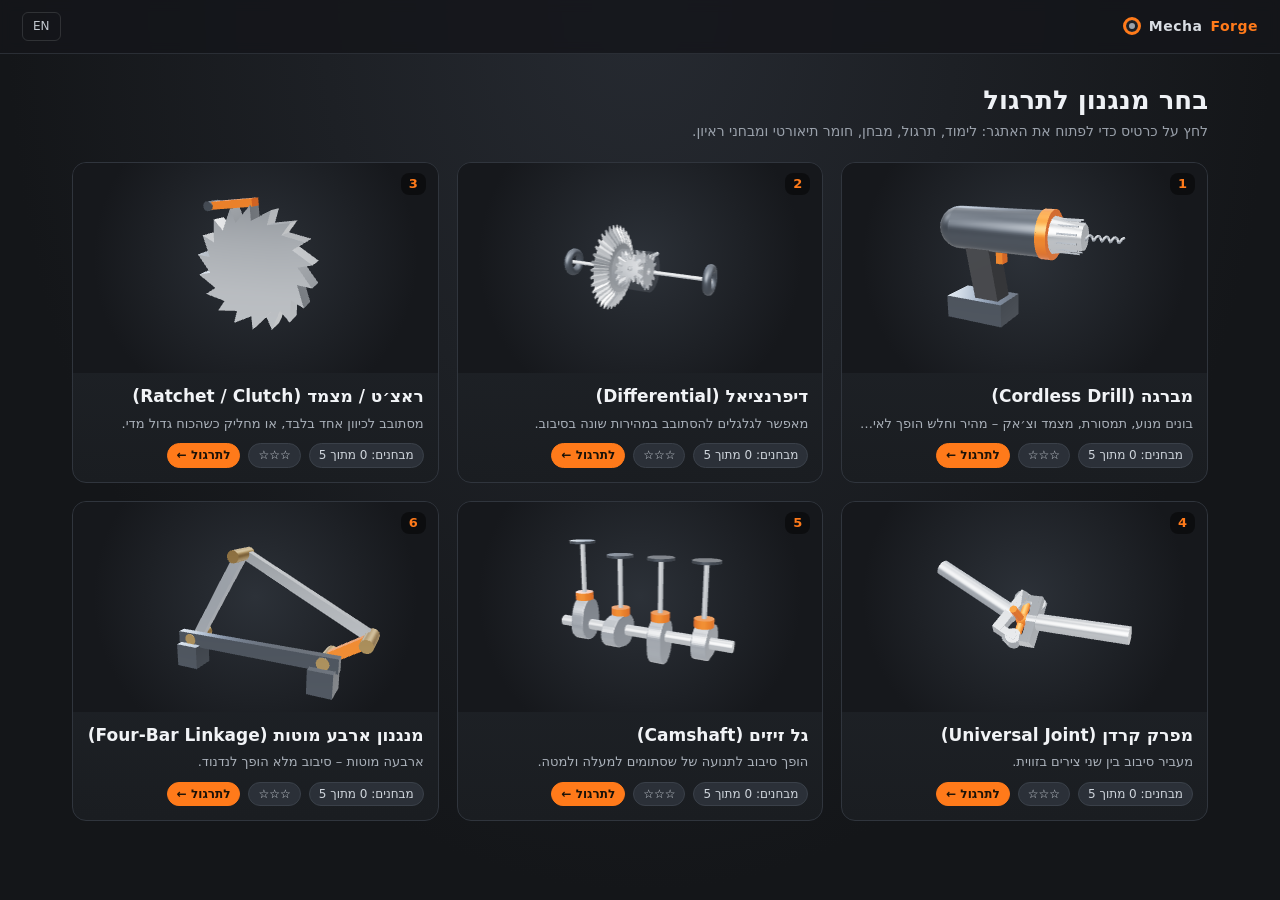
==== commit cf8c5347: "Home: per-card canvases (offscreen render + drawImage) so previews stay inside cards on mobile scrol" ====
--- a/index.html
+++ b/index.html
@@ -5,7 +5,7 @@
 <title>MechaForge – בית (Home)</title>
 <meta name="viewport" content="width=device-width,initial-scale=1,viewport-fit=cover">
 <meta name="theme-color" content="#1b1e23">
-<link rel="stylesheet" href="style.css?v=21">
+<link rel="stylesheet" href="style.css?v=22">
 <link rel="stylesheet" href="home.css?v=21">
 <script async src="./vendor/es-module-shims.js"></script>
 <script type="importmap">{"imports":{"three":"./vendor/three/three.module.js","three/addons/":"./vendor/three/jsm/"}}</script>
@@ -15,6 +15,6 @@
 <header id="htop"><div class="brand"><span class="logo"></span>Mecha<b>Forge</b></div><button id="hLang" class="tb">EN</button></header>
 <main id="home"><h1 id="hT"></h1><p id="hS"></p><div id="grid"></div></main>
 <script type="module" src="glossary.js?v=21"></script>
-<script type="module" src="home.js?v=21"></script>
+<script type="module" src="home.js?v=22"></script>
 </body>
 </html>
--- a/style.css
+++ b/style.css
@@ -230,3 +230,4 @@
 @media (max-width:600px){#top .chsel{flex:0 1 40%;min-width:0;max-width:40%;overflow:hidden}#top .chsel>*{min-width:0;max-width:100%;overflow:hidden;text-overflow:ellipsis;white-space:nowrap}.tbtns{-webkit-mask-image:linear-gradient(to left,#000 85%,transparent)}}
 @media (max-width:1300px){#top .brand{font-size:0}#top .brand .logo{font-size:initial}#top .chsel{max-width:240px;min-width:0;overflow:hidden}.tbtns{-webkit-mask-image:linear-gradient(to left,#000 92%,transparent);mask-image:linear-gradient(to left,#000 92%,transparent)}}
 @media (max-width:600px){#modeTip{display:none}}
+.hcard .view{overflow:hidden;position:relative}
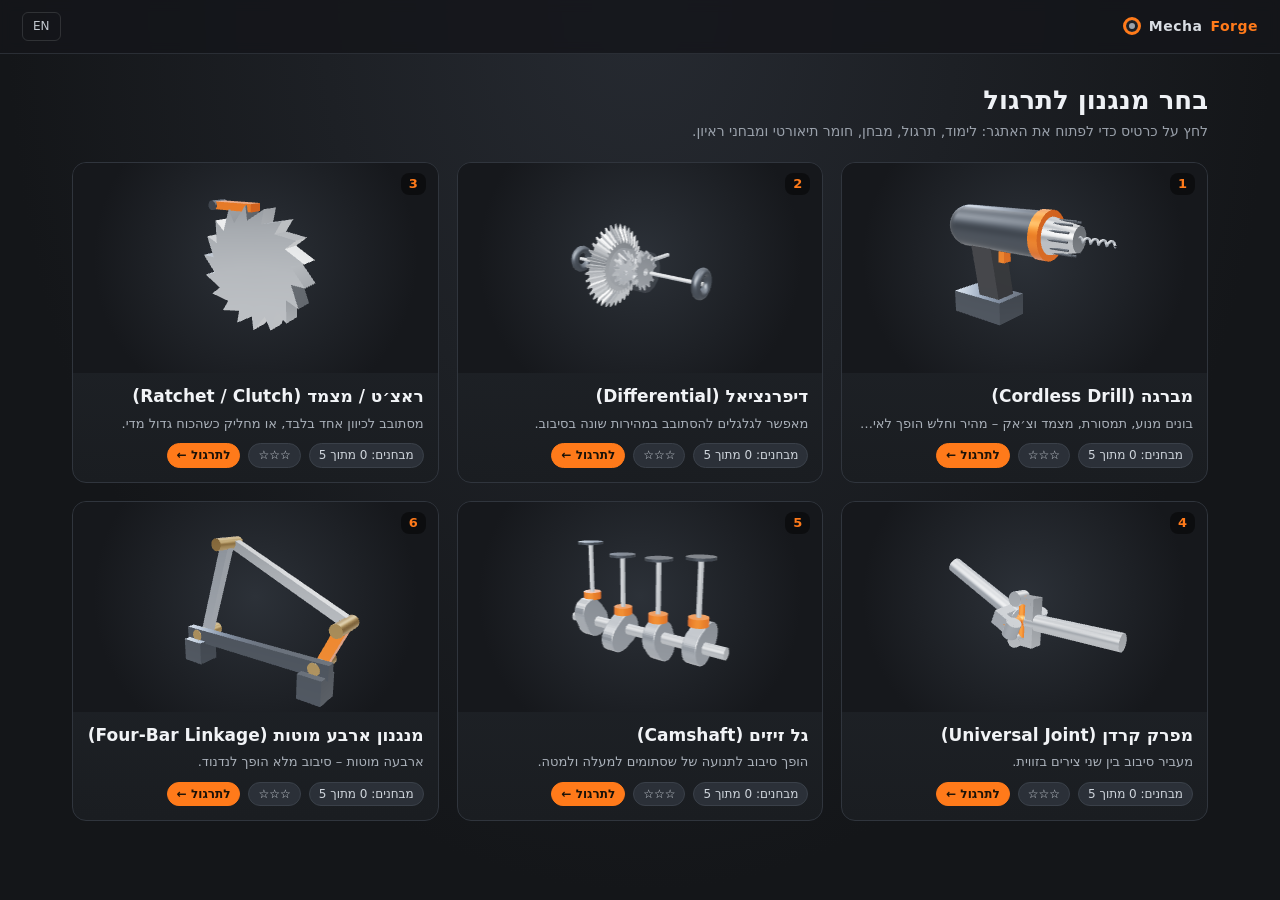
==== commit 36a13d1d: "Mobile: stack step card / live readout / scenario label; visible valve float; scenario stats refresh" ====
--- a/index.html
+++ b/index.html
@@ -5,8 +5,8 @@
 <title>MechaForge – בית (Home)</title>
 <meta name="viewport" content="width=device-width,initial-scale=1,viewport-fit=cover">
 <meta name="theme-color" content="#1b1e23">
-<link rel="stylesheet" href="style.css?v=22">
-<link rel="stylesheet" href="home.css?v=21">
+<link rel="stylesheet" href="style.css?v=23">
+<link rel="stylesheet" href="home.css?v=23">
 <script async src="./vendor/es-module-shims.js"></script>
 <script type="importmap">{"imports":{"three":"./vendor/three/three.module.js","three/addons/":"./vendor/three/jsm/"}}</script>
 </head>
@@ -14,7 +14,7 @@
 <canvas id="hc"></canvas>
 <header id="htop"><div class="brand"><span class="logo"></span>Mecha<b>Forge</b></div><button id="hLang" class="tb">EN</button></header>
 <main id="home"><h1 id="hT"></h1><p id="hS"></p><div id="grid"></div></main>
-<script type="module" src="glossary.js?v=21"></script>
-<script type="module" src="home.js?v=22"></script>
+<script type="module" src="glossary.js?v=23"></script>
+<script type="module" src="home.js?v=23"></script>
 </body>
 </html>
--- a/style.css
+++ b/style.css
@@ -231,3 +231,4 @@
 @media (max-width:1300px){#top .brand{font-size:0}#top .brand .logo{font-size:initial}#top .chsel{max-width:240px;min-width:0;overflow:hidden}.tbtns{-webkit-mask-image:linear-gradient(to left,#000 92%,transparent);mask-image:linear-gradient(to left,#000 92%,transparent)}}
 @media (max-width:600px){#modeTip{display:none}}
 .hcard .view{overflow:hidden;position:relative}
+@media (max-width:760px){body.mech #live{inset-inline-start:12px;inset-inline-end:auto;min-width:0;padding:6px 10px}#learnCard{top:54px;inset-inline-start:12px;inset-inline-end:12px;width:auto}#scnLbl{max-width:calc(100vw - 24px);width:max-content;background:rgba(28,31,36,.92);border:1px solid #333a42;border-radius:8px;padding:6px 10px;font-size:13px;text-shadow:none}#scnLbl:empty{display:none}}
